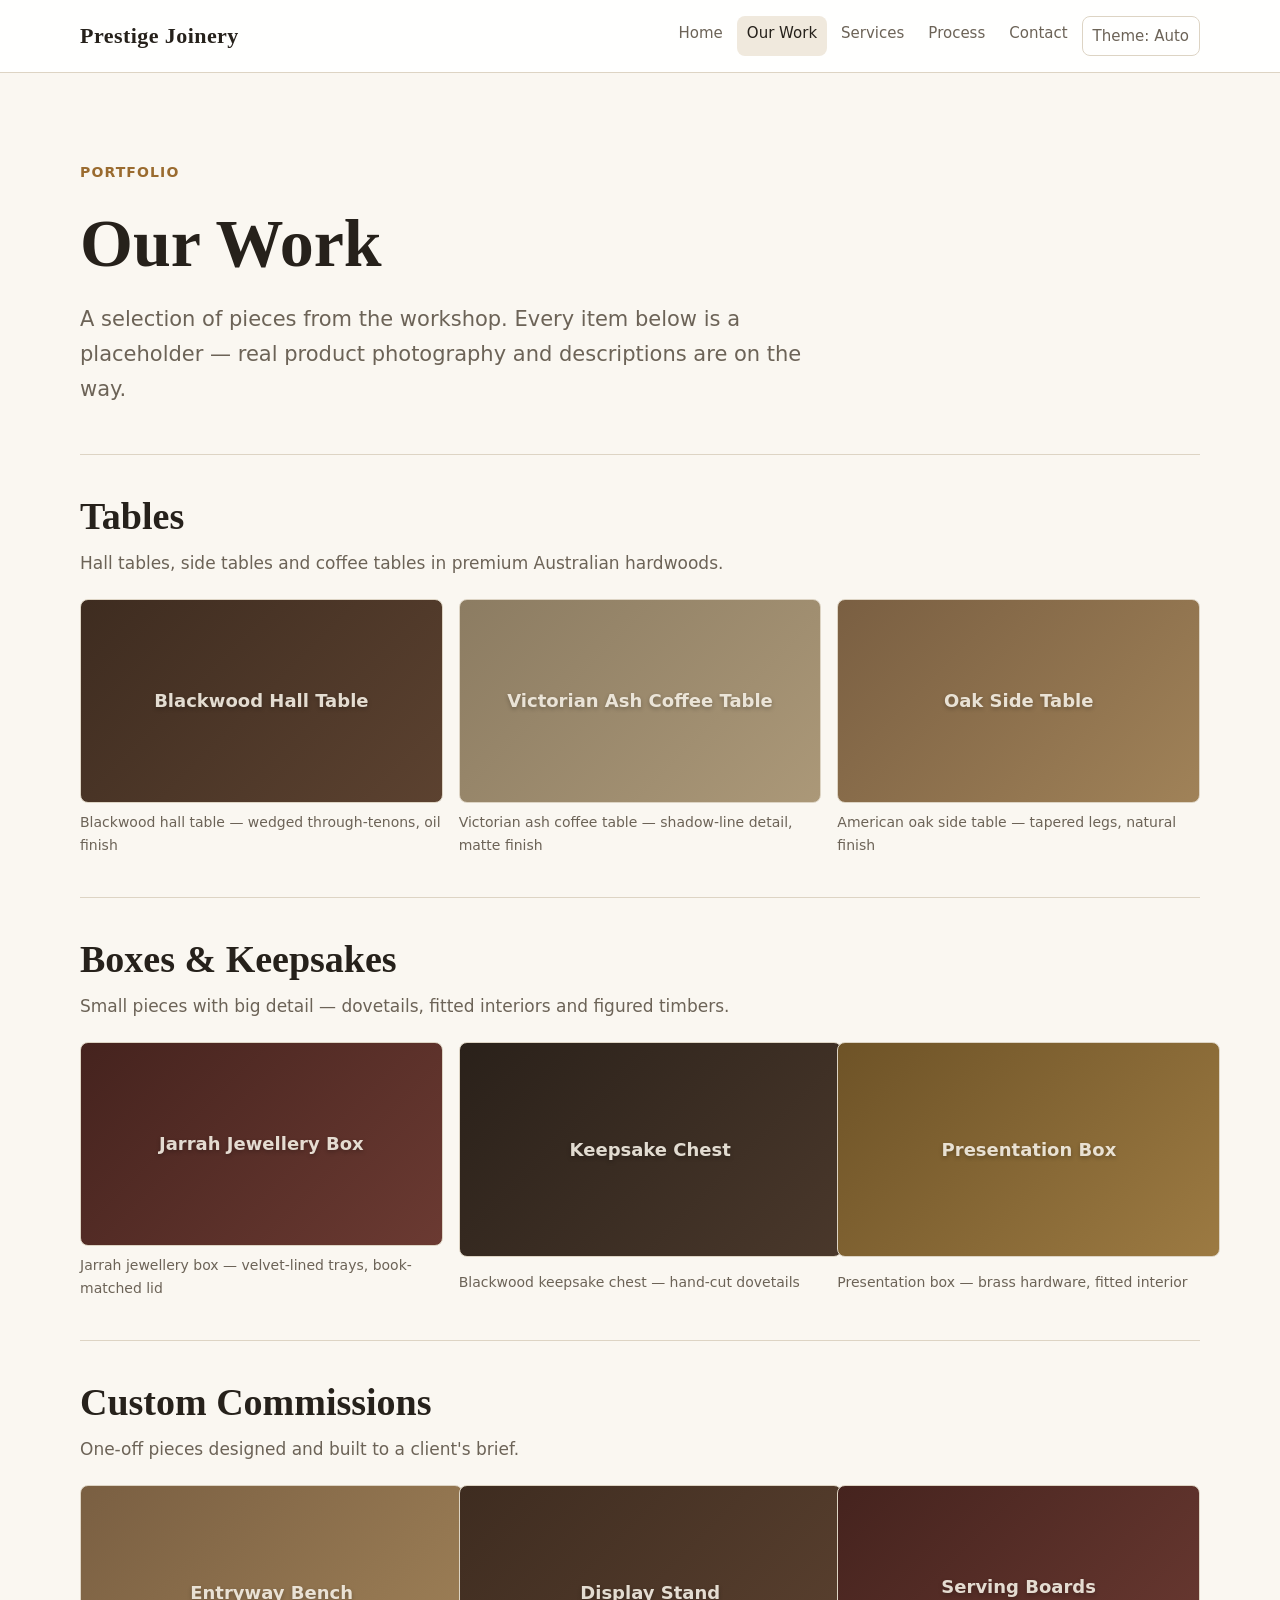
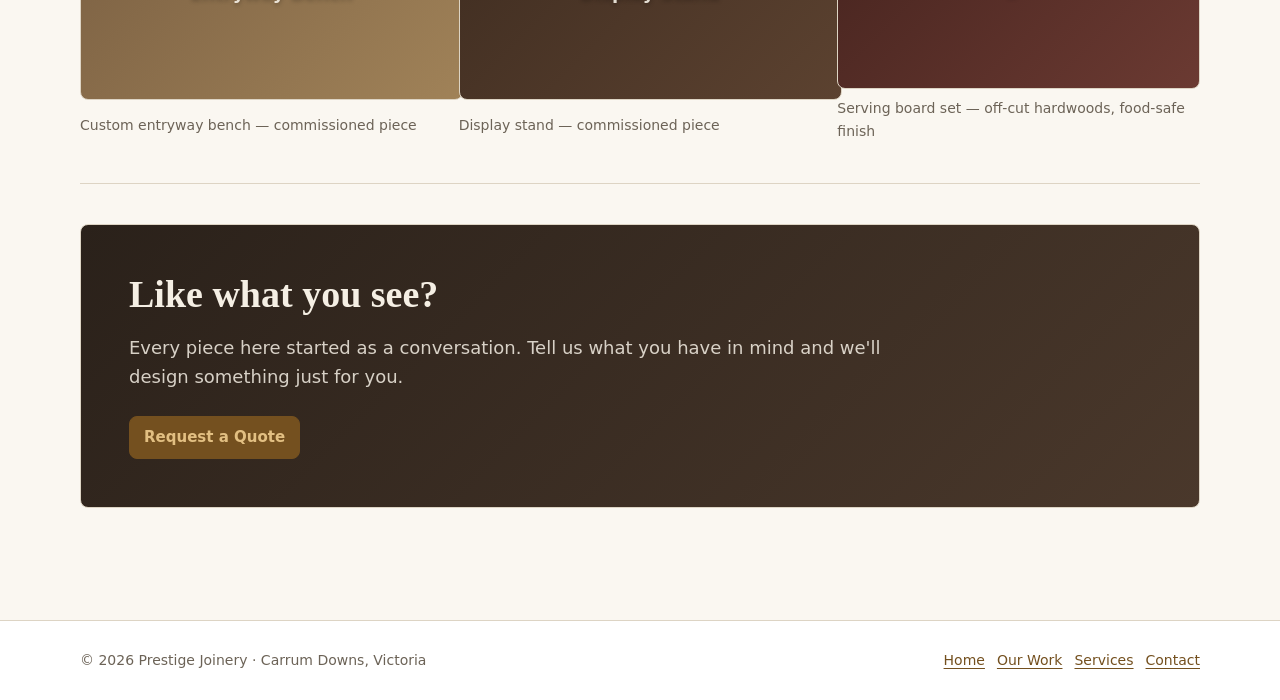
==== gallery.html @ 69da8ec2 "[FEATURE] - Build Prestige Joinery v1 site with placeholder content ~ Problem: Prestige Joinery had " ====
<!doctype html>
<html lang="en-AU">
  <head>
    <meta charset="utf-8">
    <meta name="viewport" content="width=device-width, initial-scale=1">
    <title>Our Work – Prestige Joinery, Carrum Downs VIC</title>
    <meta name="description" content="A gallery of bespoke handcrafted furniture by Prestige Joinery — hall tables, coffee tables, jewellery boxes and custom commissions made in Carrum Downs, Victoria.">
    <script src="/assets/js/theme-boot.js"></script>
    <link rel="stylesheet" href="/assets/css/site.css">
  </head>
  <body>
    <header class="site-header">
      <nav class="nav" aria-label="Main navigation">
        <a class="brand" href="/">Prestige Joinery</a>
        <div class="nav-links">
          <a class="nav-link" href="/">Home</a>
          <a class="nav-link" href="/gallery.html" aria-current="page">Our Work</a>
          <a class="nav-link" href="/#services">Services</a>
          <a class="nav-link" href="/#process">Process</a>
          <a class="nav-link" href="/#contact">Contact</a>
          <button class="theme-toggle" type="button" data-theme-toggle>Theme: Auto</button>
        </div>
      </nav>
    </header>

    <main class="main">
      <section class="hero">
        <p class="eyebrow">Portfolio</p>
        <h1>Our Work</h1>
        <p class="lead">A selection of pieces from the workshop. Every item below is a placeholder — real product photography and descriptions are on the way.</p>
      </section>

      <section class="section">
        <div class="section-head">
          <h2>Tables</h2>
          <p class="muted">Hall tables, side tables and coffee tables in premium Australian hardwoods.</p>
        </div>
        <div class="gallery-grid">
          <div class="gallery-item">
            <div class="img-placeholder ph-walnut">Blackwood Hall Table</div>
            <span class="gallery-caption">Blackwood hall table — wedged through-tenons, oil finish</span>
          </div>
          <div class="gallery-item">
            <div class="img-placeholder ph-ash">Victorian Ash Coffee Table</div>
            <span class="gallery-caption">Victorian ash coffee table — shadow-line detail, matte finish</span>
          </div>
          <div class="gallery-item">
            <div class="img-placeholder ph-oak">Oak Side Table</div>
            <span class="gallery-caption">American oak side table — tapered legs, natural finish</span>
          </div>
        </div>
      </section>

      <section class="section">
        <div class="section-head">
          <h2>Boxes &amp; Keepsakes</h2>
          <p class="muted">Small pieces with big detail — dovetails, fitted interiors and figured timbers.</p>
        </div>
        <div class="gallery-grid">
          <div class="gallery-item">
            <div class="img-placeholder ph-jarrah">Jarrah Jewellery Box</div>
            <span class="gallery-caption">Jarrah jewellery box — velvet-lined trays, book-matched lid</span>
          </div>
          <div class="gallery-item">
            <div class="img-placeholder ph-blackwood">Keepsake Chest</div>
            <span class="gallery-caption">Blackwood keepsake chest — hand-cut dovetails</span>
          </div>
          <div class="gallery-item">
            <div class="img-placeholder ph-brass">Presentation Box</div>
            <span class="gallery-caption">Presentation box — brass hardware, fitted interior</span>
          </div>
        </div>
      </section>

      <section class="section">
        <div class="section-head">
          <h2>Custom Commissions</h2>
          <p class="muted">One-off pieces designed and built to a client's brief.</p>
        </div>
        <div class="gallery-grid">
          <div class="gallery-item">
            <div class="img-placeholder ph-oak">Entryway Bench</div>
            <span class="gallery-caption">Custom entryway bench — commissioned piece</span>
          </div>
          <div class="gallery-item">
            <div class="img-placeholder ph-walnut">Display Stand</div>
            <span class="gallery-caption">Display stand — commissioned piece</span>
          </div>
          <div class="gallery-item">
            <div class="img-placeholder ph-jarrah">Serving Boards</div>
            <span class="gallery-caption">Serving board set — off-cut hardwoods, food-safe finish</span>
          </div>
        </div>
      </section>

      <section class="section">
        <div class="feature-panel ph-blackwood">
          <h2>Like what you see?</h2>
          <p>Every piece here started as a conversation. Tell us what you have in mind and we'll design something just for you.</p>
          <div class="actions" style="margin-top: 24px;">
            <a class="button" href="/#contact">Request a Quote</a>
          </div>
        </div>
      </section>
    </main>

    <footer class="site-footer">
      <div class="footer-inner">
        <span>&copy; 2026 Prestige Joinery · Carrum Downs, Victoria</span>
        <div class="footer-links">
          <a href="/">Home</a>
          <a href="/gallery.html">Our Work</a>
          <a href="/#services">Services</a>
          <a href="/#contact">Contact</a>
        </div>
      </div>
    </footer>
    <script src="/assets/js/theme-toggle.js"></script>
  </body>
</html>
---- assets/css/site.css ----
:root {
  color-scheme: light dark;
  --bg: #faf7f1;
  --surface: #ffffff;
  --surface-alt: #f0e9dd;
  --text: #26211b;
  --muted: #6c6357;
  --border: #ddd4c4;
  --accent: #9a6b2f;
  --accent-strong: #74501f;
  --warning: #935b21;
  --shadow: 0 12px 28px rgba(38, 33, 27, 0.08);
  --radius: 8px;
  font-family: Inter, ui-sans-serif, system-ui, -apple-system, BlinkMacSystemFont, "Segoe UI", sans-serif;
  --font-display: "Palatino Linotype", Palatino, Georgia, "Times New Roman", serif;
}

@media (prefers-color-scheme: dark) {
  :root:not([data-theme="light"]) {
    --bg: #17140f;
    --surface: #201c15;
    --surface-alt: #2b261d;
    --text: #f1ece2;
    --muted: #bfb5a4;
    --border: #423a2d;
    --accent: #d0a45c;
    --accent-strong: #e2bf82;
    --warning: #e0b066;
    --shadow: 0 12px 28px rgba(0, 0, 0, 0.28);
  }
}

:root[data-theme="dark"] {
  --bg: #17140f;
  --surface: #201c15;
  --surface-alt: #2b261d;
  --text: #f1ece2;
  --muted: #bfb5a4;
  --border: #423a2d;
  --accent: #d0a45c;
  --accent-strong: #e2bf82;
  --warning: #e0b066;
  --shadow: 0 12px 28px rgba(0, 0, 0, 0.28);
}

* {
  box-sizing: border-box;
}

html {
  min-width: 320px;
  scroll-behavior: smooth;
}

body {
  margin: 0;
  background: var(--bg);
  color: var(--text);
  font-size: 17px;
  line-height: 1.65;
}

a {
  color: var(--accent-strong);
  text-underline-offset: 0.18em;
}

a:hover {
  color: var(--accent);
}

.site-header {
  position: sticky;
  top: 0;
  z-index: 20;
  border-bottom: 1px solid var(--border);
  background: color-mix(in srgb, var(--surface) 92%, transparent);
  backdrop-filter: blur(14px);
}

.nav,
.main,
.footer-inner {
  width: min(1120px, calc(100% - 40px));
  margin: 0 auto;
}

.nav {
  display: flex;
  align-items: center;
  justify-content: space-between;
  gap: 24px;
  min-height: 72px;
}

.brand {
  flex: 0 0 auto;
  color: var(--text);
  font-family: var(--font-display);
  font-size: 22px;
  font-weight: 700;
  letter-spacing: 0.02em;
  text-decoration: none;
}

.nav-links {
  display: flex;
  align-items: center;
  justify-content: flex-end;
  gap: 4px;
  flex-wrap: wrap;
}

.nav-link,
.theme-toggle {
  min-height: 40px;
  padding: 8px 10px;
  border: 0;
  border-radius: var(--radius);
  background: transparent;
  color: var(--muted);
  font: inherit;
  font-size: 15px;
  line-height: 1.2;
  text-decoration: none;
  cursor: pointer;
}

.nav-link:hover,
.theme-toggle:hover,
.nav-link[aria-current="page"] {
  background: var(--surface-alt);
  color: var(--text);
}

.theme-toggle {
  border: 1px solid var(--border);
}

.main {
  padding: 56px 0 72px;
}

.hero {
  display: grid;
  gap: 20px;
  max-width: 840px;
  padding: 32px 0 48px;
}

.eyebrow {
  margin: 0;
  color: var(--accent);
  font-size: 14px;
  font-weight: 800;
  letter-spacing: 0.08em;
  text-transform: uppercase;
}

h1,
h2,
h3 {
  margin: 0;
  font-family: var(--font-display);
  line-height: 1.15;
  letter-spacing: 0;
}

h1 {
  font-size: clamp(38px, 6vw, 68px);
}

h2 {
  font-size: clamp(27px, 4vw, 38px);
}

h3 {
  font-size: 22px;
}

p {
  margin: 0;
}

.lead {
  max-width: 760px;
  color: var(--muted);
  font-size: 21px;
}

.section {
  padding: 40px 0;
  border-top: 1px solid var(--border);
}

.section-head {
  display: grid;
  gap: 10px;
  max-width: 760px;
  margin-bottom: 22px;
}

.grid {
  display: grid;
  grid-template-columns: repeat(3, minmax(0, 1fr));
  gap: 16px;
}

.grid.two-col {
  grid-template-columns: repeat(2, minmax(0, 1fr));
}

.card {
  display: grid;
  gap: 10px;
  padding: 20px;
  border: 1px solid var(--border);
  border-radius: var(--radius);
  background: var(--surface);
}

.card p,
.muted {
  color: var(--muted);
}

.actions {
  display: flex;
  gap: 12px;
  flex-wrap: wrap;
  margin-top: 8px;
}

.button {
  display: inline-flex;
  align-items: center;
  justify-content: center;
  min-height: 42px;
  padding: 8px 14px;
  border: 1px solid var(--accent-strong);
  border-radius: var(--radius);
  background: var(--accent-strong);
  color: var(--surface);
  font-size: 15px;
  font-weight: 750;
  text-decoration: none;
}

.button:hover {
  background: var(--accent);
  color: var(--surface);
}

.button.secondary {
  background: transparent;
  color: var(--accent-strong);
}

.button.secondary:hover {
  color: var(--accent);
}

.site-footer {
  border-top: 1px solid var(--border);
  background: var(--surface);
}

.footer-inner {
  display: flex;
  align-items: flex-start;
  justify-content: space-between;
  gap: 20px;
  padding: 28px 0;
  color: var(--muted);
  font-size: 14px;
}

.footer-links {
  display: flex;
  gap: 12px;
  flex-wrap: wrap;
}

/* Badges */

.badge {
  display: inline-flex;
  align-items: center;
  padding: 4px 10px;
  border-radius: 4px;
  font-size: 13px;
  font-weight: 700;
  line-height: 1;
  text-transform: uppercase;
  letter-spacing: 0.05em;
  background: var(--surface-alt);
  color: var(--text);
  border: 1px solid var(--border);
}

.badge.success {
  background: color-mix(in srgb, var(--accent) 15%, transparent);
  color: var(--accent-strong);
  border-color: var(--accent);
}

.badge-group {
  display: flex;
  gap: 6px;
  flex-wrap: wrap;
  margin: 8px 0;
}

/* Hero banner */

.banner-flat {
  width: 100%;
  min-height: 240px;
  border-radius: var(--radius);
  display: flex;
  flex-direction: column;
  gap: 8px;
  align-items: center;
  justify-content: center;
  text-align: center;
  padding: 24px;
  color: #f5efe4;
  border: 1px solid var(--border);
  margin-bottom: 32px;
}

.banner-flat .banner-title {
  font-family: var(--font-display);
  font-size: clamp(24px, 4vw, 36px);
  font-weight: 700;
  letter-spacing: 0.04em;
}

.banner-flat .banner-caption {
  font-size: 15px;
  color: rgba(245, 239, 228, 0.75);
  letter-spacing: 0.08em;
  text-transform: uppercase;
}

/* Feature panel (dark full-width statement sections) */

.feature-panel {
  border-radius: var(--radius);
  padding: 48px;
  color: #f5efe4;
  border: 1px solid var(--border);
}

.feature-panel h2 {
  color: #f5efe4;
  margin-bottom: 16px;
}

.feature-panel p {
  font-size: 18px;
  color: rgba(245, 239, 228, 0.85);
  max-width: 800px;
}

.feature-panel p + p {
  margin-top: 16px;
}

.feature-panel a {
  color: #e2bf82;
}

/* Flat timber-tone placeholders (replace with real photography later) */

.img-placeholder {
  width: 100%;
  aspect-ratio: 16 / 9;
  border-radius: var(--radius);
  display: flex;
  align-items: center;
  justify-content: center;
  font-weight: 700;
  font-size: 18px;
  color: rgba(245, 239, 228, 0.9);
  text-shadow: 0 2px 4px rgba(0, 0, 0, 0.25);
  border: 1px solid var(--border);
  text-align: center;
  padding: 12px;
}

.ph-walnut { background: linear-gradient(135deg, #3e2c20, #5c4230); }
.ph-blackwood { background: linear-gradient(135deg, #2a211a, #4a382b); }
.ph-oak { background: linear-gradient(135deg, #7a5f42, #a08258); }
.ph-jarrah { background: linear-gradient(135deg, #45231e, #6b3a32); }
.ph-ash { background: linear-gradient(135deg, #8c7c62, #ab9878); }
.ph-brass { background: linear-gradient(135deg, #6e5327, #9c7a42); }

/* Card image frame */

.card-img-container {
  position: relative;
  width: 100%;
  aspect-ratio: 16 / 9;
  border-radius: calc(var(--radius) - 2px);
  overflow: hidden;
  margin-bottom: 12px;
  border: 1px solid var(--border);
}

.card-img-container .img-placeholder {
  height: 100%;
  border: 0;
  border-radius: 0;
}

/* Process steps */

.steps {
  display: grid;
  grid-template-columns: repeat(4, minmax(0, 1fr));
  gap: 16px;
  counter-reset: step;
}

.step {
  display: grid;
  gap: 8px;
  padding: 20px;
  border: 1px solid var(--border);
  border-radius: var(--radius);
  background: var(--surface);
}

.step::before {
  counter-increment: step;
  content: "0" counter(step);
  font-family: var(--font-display);
  font-size: 28px;
  font-weight: 700;
  color: var(--accent);
}

.step p {
  color: var(--muted);
  font-size: 15px;
}

/* Testimonials */

.quote-card {
  display: grid;
  gap: 12px;
  padding: 24px;
  border: 1px solid var(--border);
  border-radius: var(--radius);
  background: var(--surface);
}

.quote-card blockquote {
  margin: 0;
  font-family: var(--font-display);
  font-size: 18px;
  font-style: italic;
  line-height: 1.5;
}

.quote-card cite {
  color: var(--muted);
  font-size: 14px;
  font-style: normal;
}

/* Contact */

.contact-grid {
  display: grid;
  grid-template-columns: repeat(auto-fit, minmax(240px, 1fr));
  gap: 24px;
  margin-top: 24px;
}

.contact-grid h3 {
  font-size: 18px;
  margin-bottom: 8px;
}

.contact-grid p {
  margin: 4px 0;
}

/* Gallery */

.gallery-grid {
  display: grid;
  grid-template-columns: repeat(3, minmax(0, 1fr));
  gap: 16px;
}

.gallery-item {
  display: grid;
  gap: 8px;
}

.gallery-item .img-placeholder {
  transition: transform 0.2s cubic-bezier(0.16, 1, 0.3, 1), box-shadow 0.2s ease;
}

.gallery-item:hover .img-placeholder {
  transform: translateY(-4px);
  box-shadow: var(--shadow);
}

.gallery-caption {
  color: var(--muted);
  font-size: 14px;
}

/* Responsive */

@media (max-width: 900px) {
  .nav {
    align-items: flex-start;
    flex-direction: column;
    padding: 16px 0;
  }

  .nav-links {
    justify-content: flex-start;
  }

  .grid,
  .grid.two-col,
  .gallery-grid {
    grid-template-columns: 1fr;
  }

  .steps {
    grid-template-columns: repeat(2, minmax(0, 1fr));
  }

  .feature-panel {
    padding: 32px 24px;
  }
}

@media (max-width: 560px) {
  body {
    font-size: 16px;
  }

  .nav,
  .main,
  .footer-inner {
    width: min(100% - 28px, 1120px);
  }

  .nav-link,
  .theme-toggle {
    padding: 8px;
    font-size: 14px;
  }

  h1 {
    font-size: 38px;
  }

  .lead {
    font-size: 18px;
  }

  .steps {
    grid-template-columns: 1fr;
  }

  .footer-inner {
    flex-direction: column;
  }
}
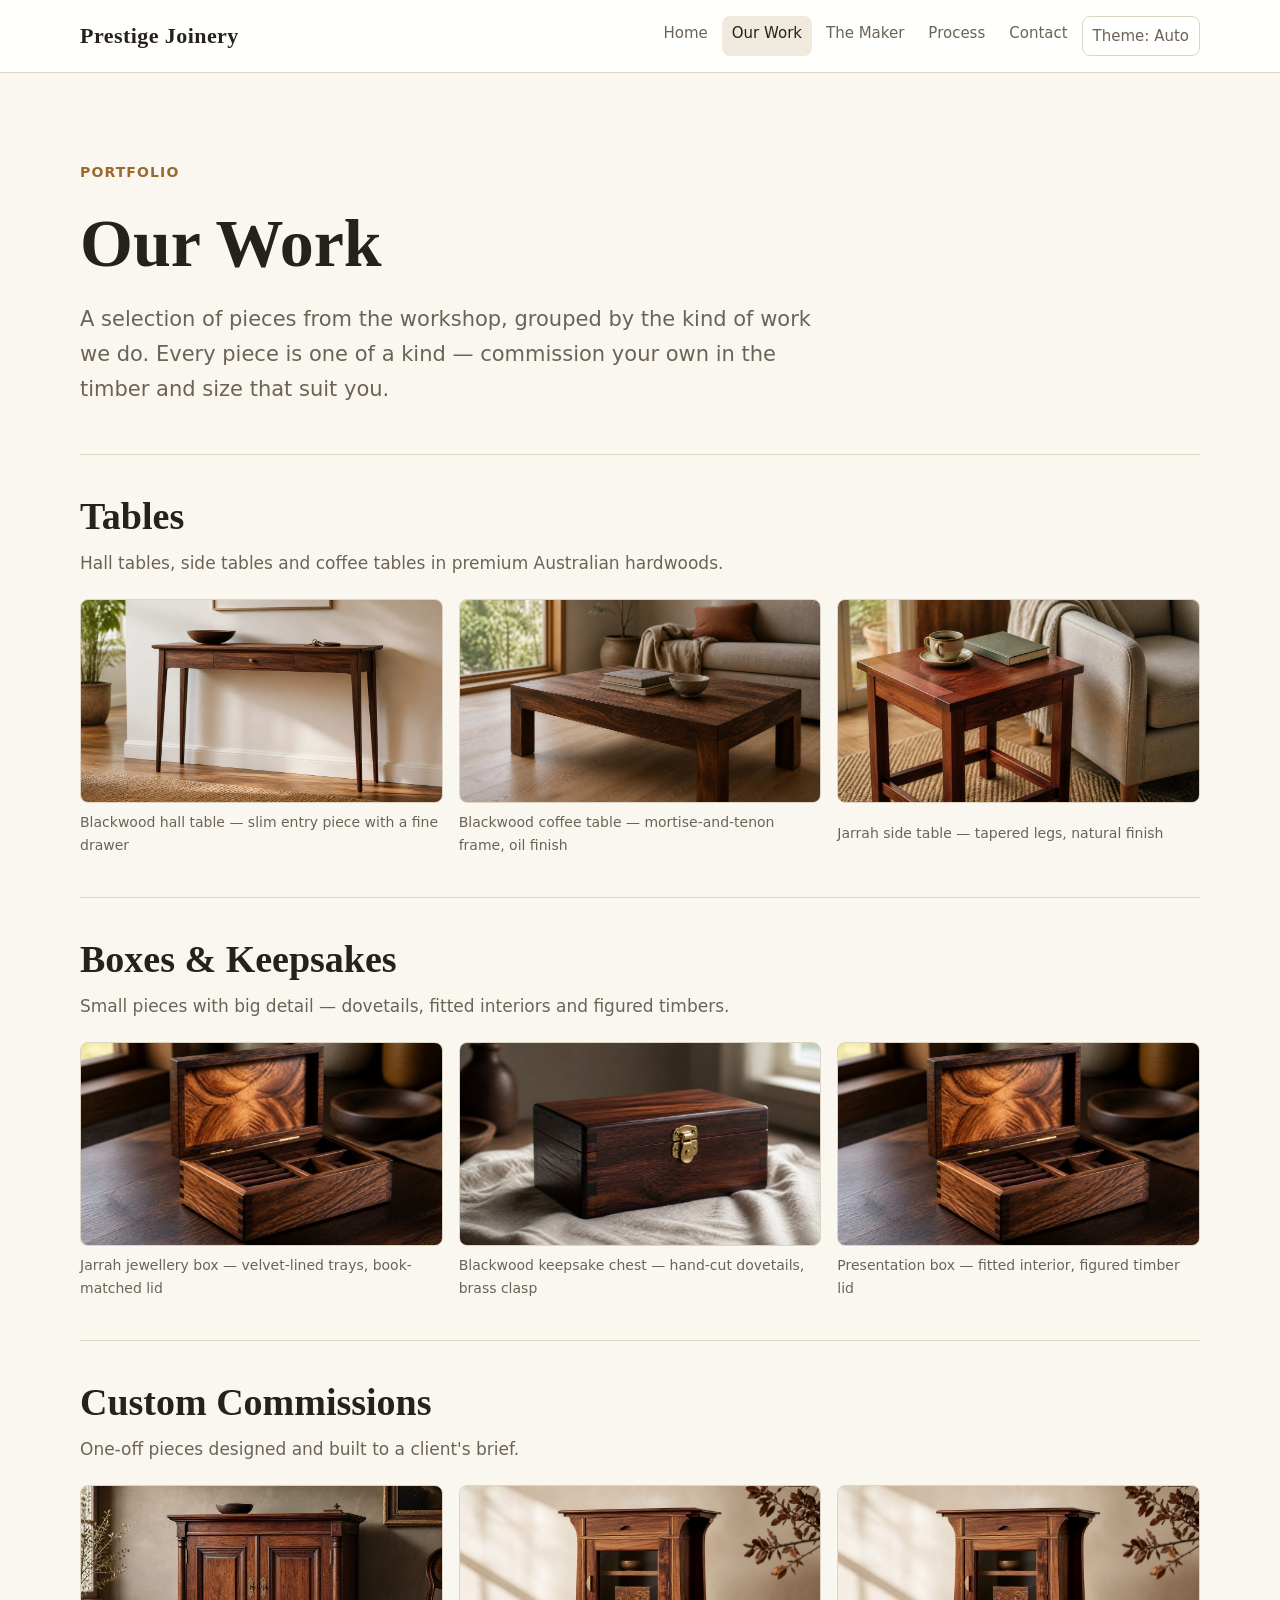
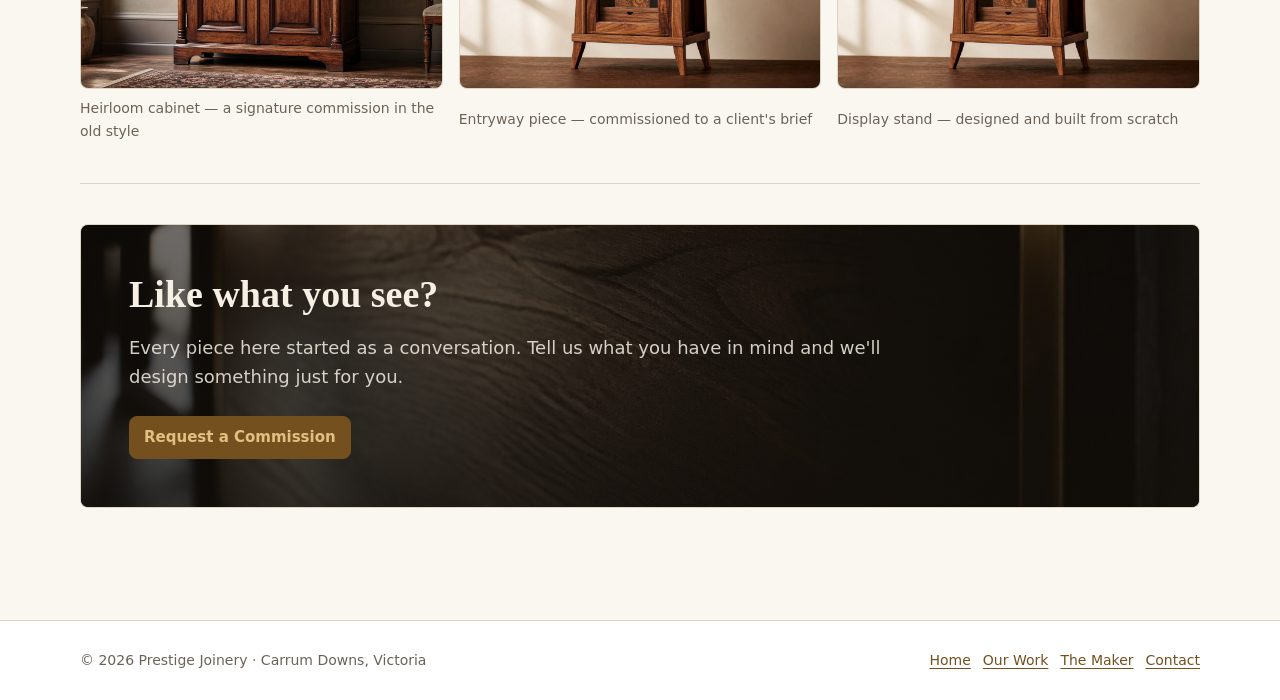
==== commit ab8870cf: "[FEATURE] - Revise site with real imagery and maker-led story ~ Problem: Site was a wireframe — grad" ====
--- a/gallery.html
+++ b/gallery.html
@@ -4,7 +4,7 @@
     <meta charset="utf-8">
     <meta name="viewport" content="width=device-width, initial-scale=1">
     <title>Our Work – Prestige Joinery, Carrum Downs VIC</title>
-    <meta name="description" content="A gallery of bespoke handcrafted furniture by Prestige Joinery — hall tables, coffee tables, jewellery boxes and custom commissions made in Carrum Downs, Victoria.">
+    <meta name="description" content="A gallery of bespoke handcrafted furniture by Prestige Joinery — tables, jewellery boxes, keepsake chests and custom commissions made in Carrum Downs, Victoria.">
     <script src="/assets/js/theme-boot.js"></script>
     <link rel="stylesheet" href="/assets/css/site.css">
   </head>
@@ -15,7 +15,7 @@
         <div class="nav-links">
           <a class="nav-link" href="/">Home</a>
           <a class="nav-link" href="/gallery.html" aria-current="page">Our Work</a>
-          <a class="nav-link" href="/#services">Services</a>
+          <a class="nav-link" href="/#maker">The Maker</a>
           <a class="nav-link" href="/#process">Process</a>
           <a class="nav-link" href="/#contact">Contact</a>
           <button class="theme-toggle" type="button" data-theme-toggle>Theme: Auto</button>
@@ -27,7 +27,7 @@
       <section class="hero">
         <p class="eyebrow">Portfolio</p>
         <h1>Our Work</h1>
-        <p class="lead">A selection of pieces from the workshop. Every item below is a placeholder — real product photography and descriptions are on the way.</p>
+        <p class="lead">A selection of pieces from the workshop, grouped by the kind of work we do. Every piece is one of a kind — commission your own in the timber and size that suit you.</p>
       </section>
 
       <section class="section">
@@ -36,18 +36,18 @@
           <p class="muted">Hall tables, side tables and coffee tables in premium Australian hardwoods.</p>
         </div>
         <div class="gallery-grid">
-          <div class="gallery-item">
-            <div class="img-placeholder ph-walnut">Blackwood Hall Table</div>
-            <span class="gallery-caption">Blackwood hall table — wedged through-tenons, oil finish</span>
-          </div>
-          <div class="gallery-item">
-            <div class="img-placeholder ph-ash">Victorian Ash Coffee Table</div>
-            <span class="gallery-caption">Victorian ash coffee table — shadow-line detail, matte finish</span>
-          </div>
-          <div class="gallery-item">
-            <div class="img-placeholder ph-oak">Oak Side Table</div>
-            <span class="gallery-caption">American oak side table — tapered legs, natural finish</span>
-          </div>
+          <figure class="gallery-item">
+            <img src="/assets/img/gallery/hall-table.jpg" alt="Blackwood hall table with a single drawer" loading="lazy">
+            <figcaption class="gallery-caption">Blackwood hall table — slim entry piece with a fine drawer</figcaption>
+          </figure>
+          <figure class="gallery-item">
+            <img src="/assets/img/coffee-table.jpg" alt="Solid timber coffee table in a living room" loading="lazy">
+            <figcaption class="gallery-caption">Blackwood coffee table — mortise-and-tenon frame, oil finish</figcaption>
+          </figure>
+          <figure class="gallery-item">
+            <img src="/assets/img/gallery/side-table.jpg" alt="Jarrah side table beside an armchair" loading="lazy">
+            <figcaption class="gallery-caption">Jarrah side table — tapered legs, natural finish</figcaption>
+          </figure>
         </div>
       </section>
 
@@ -57,18 +57,18 @@
           <p class="muted">Small pieces with big detail — dovetails, fitted interiors and figured timbers.</p>
         </div>
         <div class="gallery-grid">
-          <div class="gallery-item">
-            <div class="img-placeholder ph-jarrah">Jarrah Jewellery Box</div>
-            <span class="gallery-caption">Jarrah jewellery box — velvet-lined trays, book-matched lid</span>
-          </div>
-          <div class="gallery-item">
-            <div class="img-placeholder ph-blackwood">Keepsake Chest</div>
-            <span class="gallery-caption">Blackwood keepsake chest — hand-cut dovetails</span>
-          </div>
-          <div class="gallery-item">
-            <div class="img-placeholder ph-brass">Presentation Box</div>
-            <span class="gallery-caption">Presentation box — brass hardware, fitted interior</span>
-          </div>
+          <figure class="gallery-item">
+            <img src="/assets/img/gallery/jewellery-box.jpg" alt="Open jewellery box with velvet-lined trays" loading="lazy">
+            <figcaption class="gallery-caption">Jarrah jewellery box — velvet-lined trays, book-matched lid</figcaption>
+          </figure>
+          <figure class="gallery-item">
+            <img src="/assets/img/gallery/keepsake-chest.jpg" alt="Blackwood keepsake chest with brass clasp" loading="lazy">
+            <figcaption class="gallery-caption">Blackwood keepsake chest — hand-cut dovetails, brass clasp</figcaption>
+          </figure>
+          <figure class="gallery-item">
+            <img src="/assets/img/cat-boxes.jpg" alt="Presentation box with fitted interior" loading="lazy">
+            <figcaption class="gallery-caption">Presentation box — fitted interior, figured timber lid</figcaption>
+          </figure>
         </div>
       </section>
 
@@ -78,27 +78,27 @@
           <p class="muted">One-off pieces designed and built to a client's brief.</p>
         </div>
         <div class="gallery-grid">
-          <div class="gallery-item">
-            <div class="img-placeholder ph-oak">Entryway Bench</div>
-            <span class="gallery-caption">Custom entryway bench — commissioned piece</span>
-          </div>
-          <div class="gallery-item">
-            <div class="img-placeholder ph-walnut">Display Stand</div>
-            <span class="gallery-caption">Display stand — commissioned piece</span>
-          </div>
-          <div class="gallery-item">
-            <div class="img-placeholder ph-jarrah">Serving Boards</div>
-            <span class="gallery-caption">Serving board set — off-cut hardwoods, food-safe finish</span>
-          </div>
+          <figure class="gallery-item">
+            <img src="/assets/img/gallery/cabinet-heirloom.jpg" alt="Heirloom-style timber cabinet with panelled doors" loading="lazy">
+            <figcaption class="gallery-caption">Heirloom cabinet — a signature commission in the old style</figcaption>
+          </figure>
+          <figure class="gallery-item">
+            <img src="/assets/img/gallery/commission.jpg" alt="A bespoke commissioned timber piece" loading="lazy">
+            <figcaption class="gallery-caption">Entryway piece — commissioned to a client's brief</figcaption>
+          </figure>
+          <figure class="gallery-item">
+            <img src="/assets/img/cat-commissions.jpg" alt="A one-off display piece in solid timber" loading="lazy">
+            <figcaption class="gallery-caption">Display stand — designed and built from scratch</figcaption>
+          </figure>
         </div>
       </section>
 
       <section class="section">
-        <div class="feature-panel ph-blackwood">
+        <div class="feature-panel has-image" style="background-image: url('/assets/img/statement.jpg');">
           <h2>Like what you see?</h2>
           <p>Every piece here started as a conversation. Tell us what you have in mind and we'll design something just for you.</p>
           <div class="actions" style="margin-top: 24px;">
-            <a class="button" href="/#contact">Request a Quote</a>
+            <a class="button" href="/#contact">Request a Commission</a>
           </div>
         </div>
       </section>
@@ -110,7 +110,7 @@
         <div class="footer-links">
           <a href="/">Home</a>
           <a href="/gallery.html">Our Work</a>
-          <a href="/#services">Services</a>
+          <a href="/#maker">The Maker</a>
           <a href="/#contact">Contact</a>
         </div>
       </div>
--- a/assets/css/site.css
+++ b/assets/css/site.css
@@ -516,6 +516,133 @@
   font-size: 14px;
 }
 
+/* Photography */
+
+figure {
+  margin: 0;
+}
+
+.card-img-container img {
+  display: block;
+  width: 100%;
+  height: 100%;
+  object-fit: cover;
+}
+
+/* Photo banner (full-width image with overlaid text) */
+
+.banner-photo {
+  position: relative;
+  width: 100%;
+  border-radius: var(--radius);
+  overflow: hidden;
+  border: 1px solid var(--border);
+  margin-bottom: 32px;
+}
+
+.banner-photo img {
+  display: block;
+  width: 100%;
+  height: clamp(240px, 42vw, 460px);
+  object-fit: cover;
+}
+
+.banner-overlay {
+  position: absolute;
+  inset: 0;
+  display: flex;
+  flex-direction: column;
+  gap: 8px;
+  align-items: center;
+  justify-content: center;
+  text-align: center;
+  padding: 24px;
+  color: #f5efe4;
+  background: linear-gradient(180deg, rgba(20, 16, 11, 0.15), rgba(20, 16, 11, 0.55));
+}
+
+.banner-overlay .banner-title {
+  font-family: var(--font-display);
+  font-size: clamp(24px, 4vw, 40px);
+  font-weight: 700;
+  letter-spacing: 0.02em;
+  text-shadow: 0 2px 12px rgba(0, 0, 0, 0.4);
+}
+
+.banner-overlay .banner-caption {
+  font-size: 14px;
+  letter-spacing: 0.08em;
+  text-transform: uppercase;
+  color: rgba(245, 239, 228, 0.85);
+  text-shadow: 0 1px 8px rgba(0, 0, 0, 0.5);
+}
+
+/* Split media + text (e.g. the maker section) */
+
+.split {
+  display: grid;
+  grid-template-columns: 1fr 1fr;
+  gap: 32px;
+  align-items: center;
+}
+
+.split-media {
+  border-radius: var(--radius);
+  overflow: hidden;
+  border: 1px solid var(--border);
+}
+
+.split-media img {
+  display: block;
+  width: 100%;
+  aspect-ratio: 4 / 3;
+  object-fit: cover;
+}
+
+.split-body {
+  display: grid;
+  gap: 14px;
+}
+
+.split-body p:not(.eyebrow) {
+  color: var(--muted);
+}
+
+/* Feature panel backed by a photo (dark overlay keeps text legible) */
+
+.feature-panel.has-image {
+  position: relative;
+  isolation: isolate;
+  background-size: cover;
+  background-position: center;
+  overflow: hidden;
+}
+
+.feature-panel.has-image::before {
+  content: "";
+  position: absolute;
+  inset: 0;
+  z-index: -1;
+  background: linear-gradient(180deg, rgba(20, 16, 11, 0.62), rgba(20, 16, 11, 0.78));
+}
+
+/* Gallery images */
+
+.gallery-item img {
+  display: block;
+  width: 100%;
+  aspect-ratio: 16 / 9;
+  object-fit: cover;
+  border-radius: var(--radius);
+  border: 1px solid var(--border);
+  transition: transform 0.2s cubic-bezier(0.16, 1, 0.3, 1), box-shadow 0.2s ease;
+}
+
+.gallery-item:hover img {
+  transform: translateY(-4px);
+  box-shadow: var(--shadow);
+}
+
 /* Responsive */
 
 @media (max-width: 900px) {
@@ -535,6 +662,11 @@
     grid-template-columns: 1fr;
   }
 
+  .split {
+    grid-template-columns: 1fr;
+    gap: 20px;
+  }
+
   .steps {
     grid-template-columns: repeat(2, minmax(0, 1fr));
   }
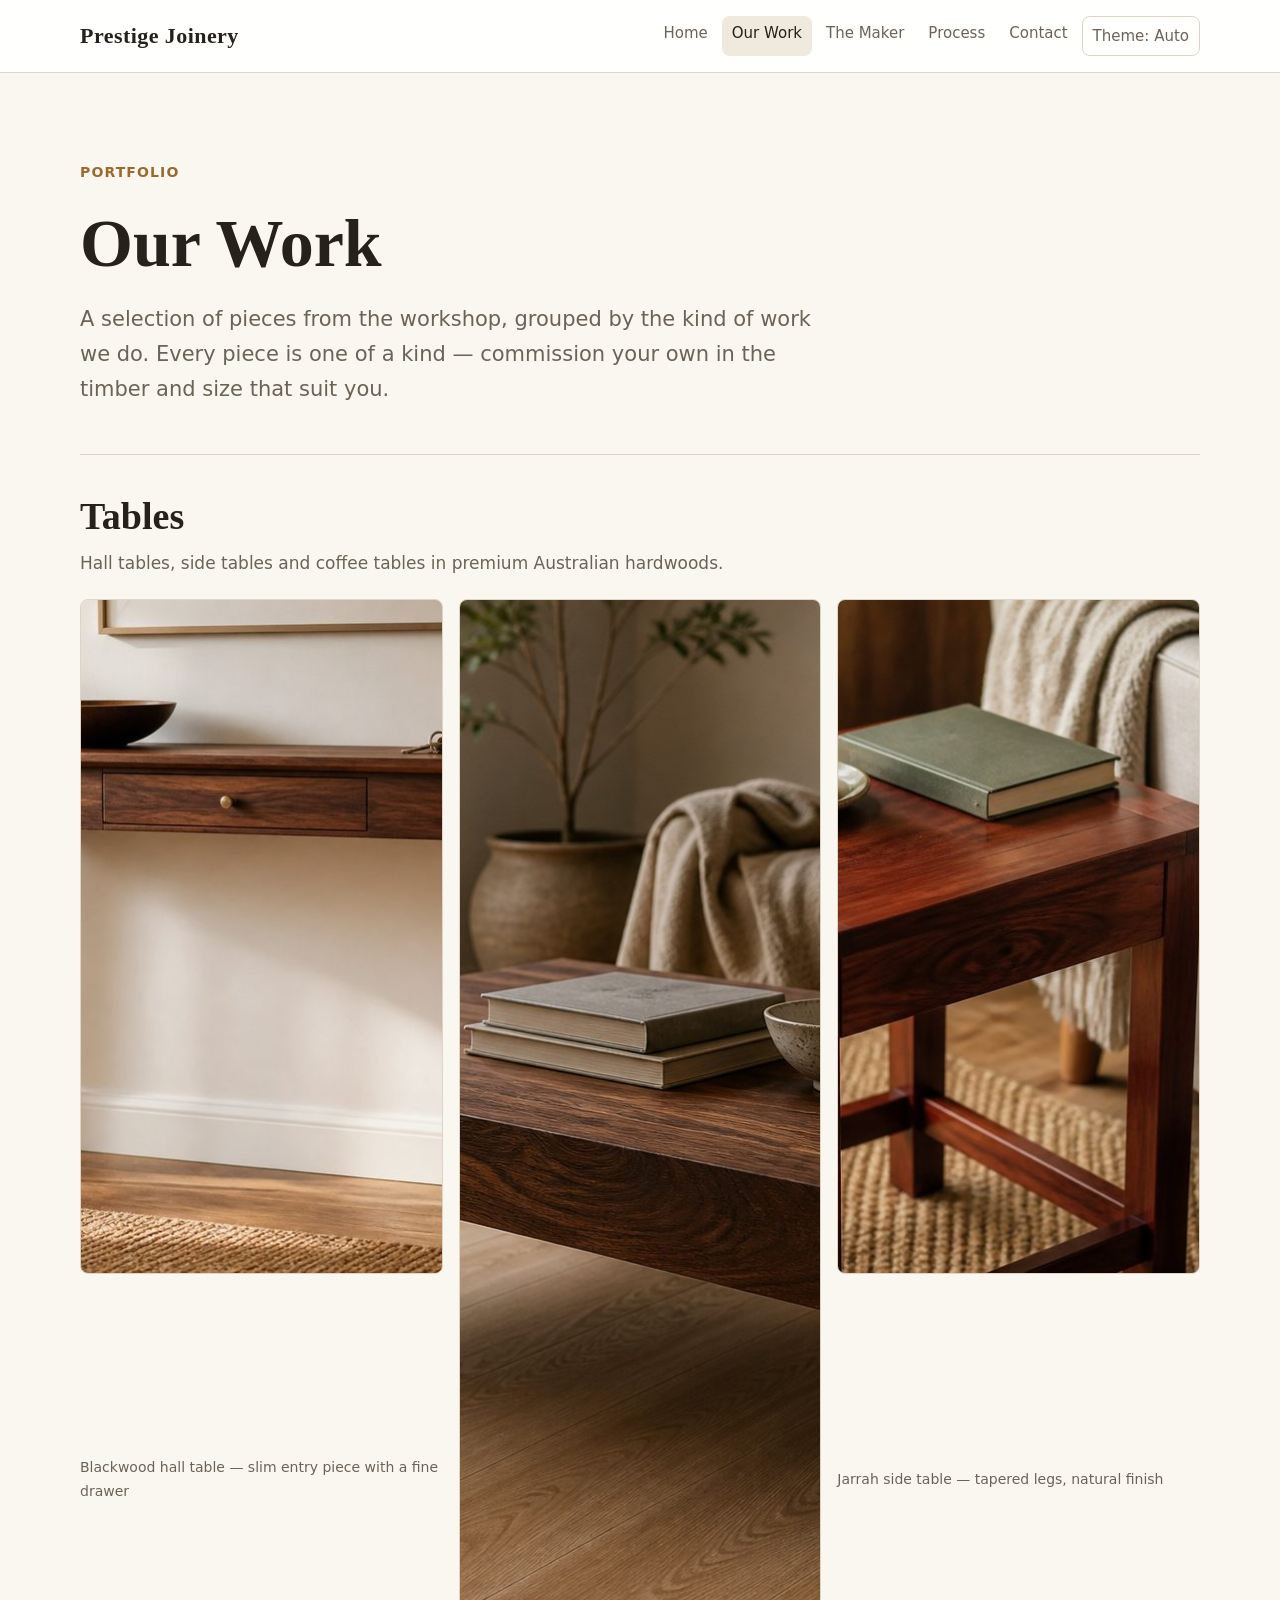
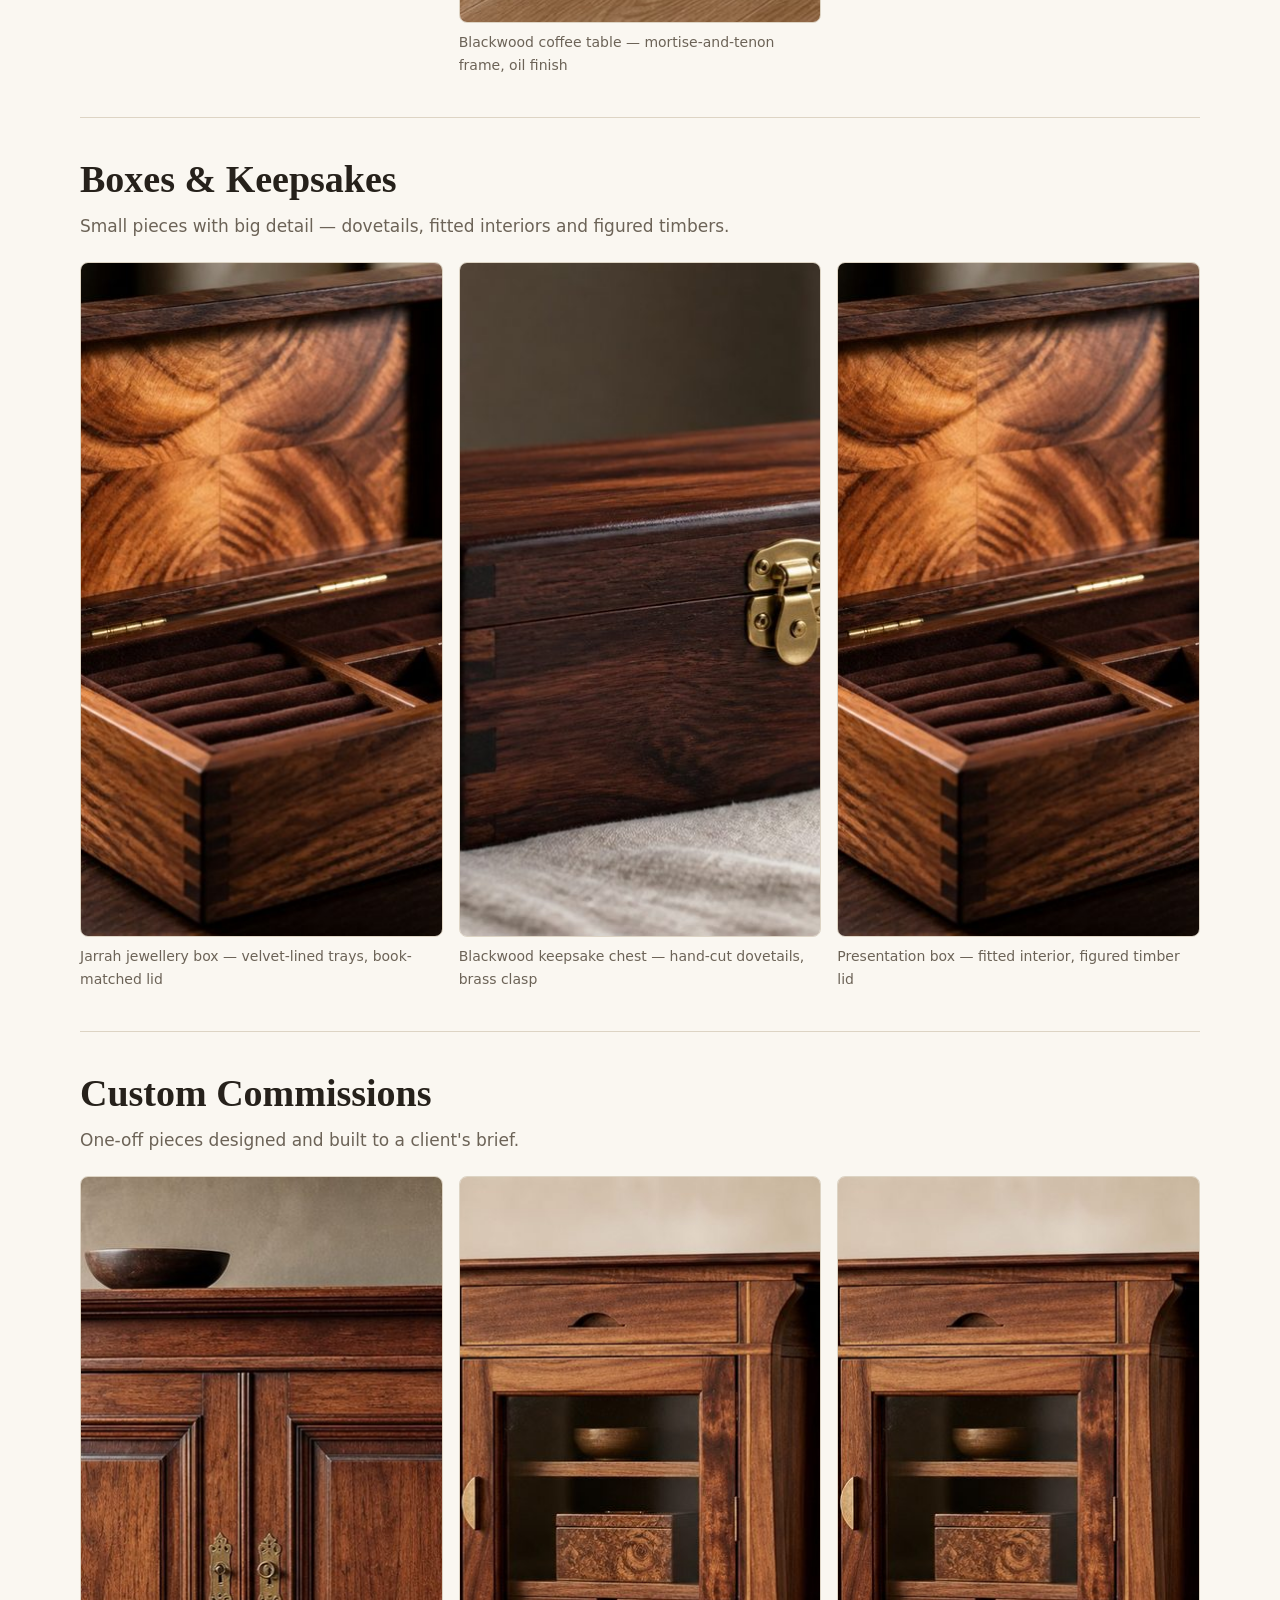
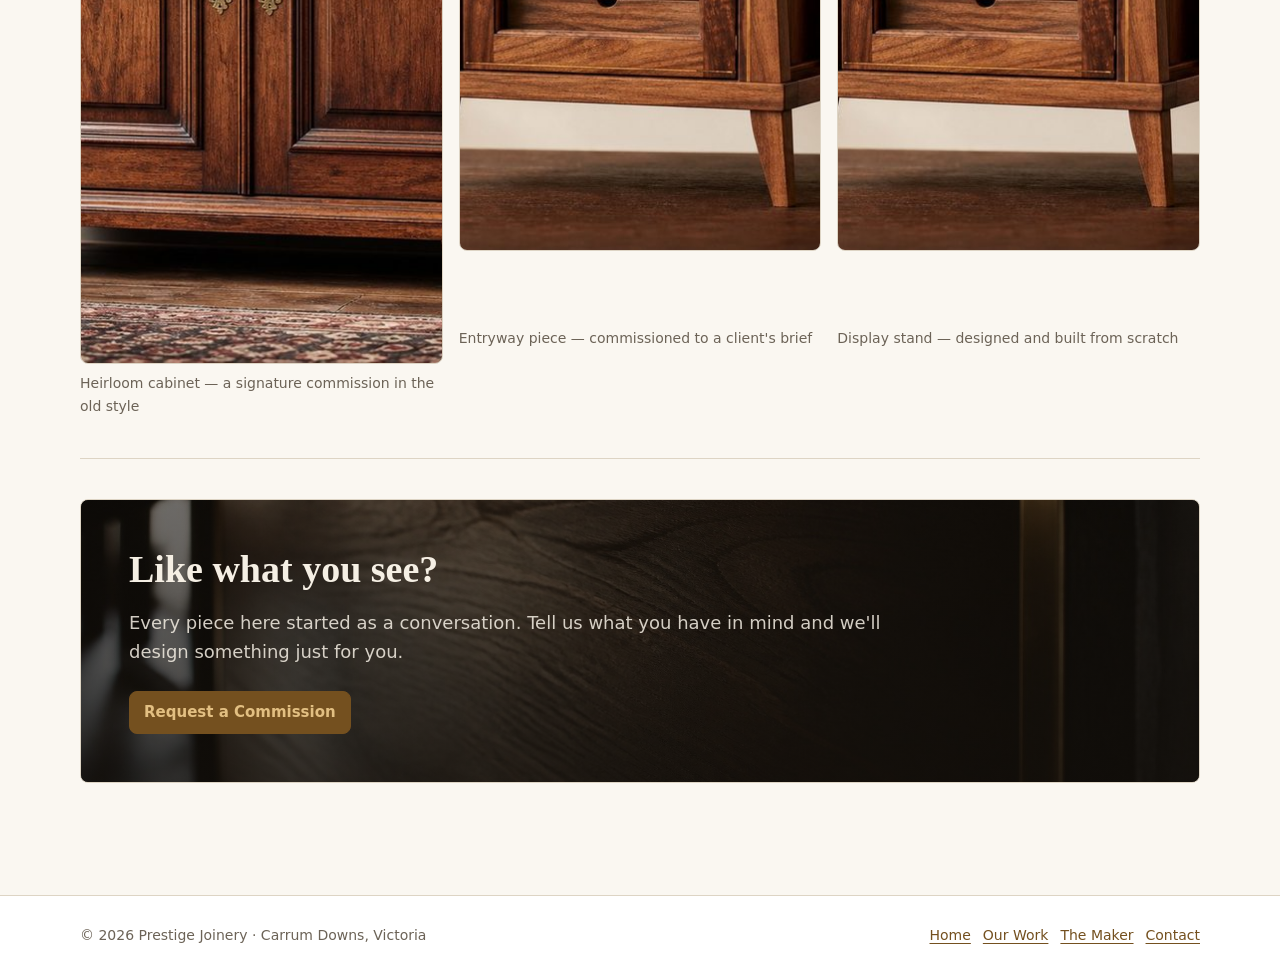
==== commit 92d7fcb5: "[BUG] - Fix responsive browser rendering issues ~ Problem: Mobile navigation and sticky anchors coul" ====
--- a/gallery.html
+++ b/gallery.html
@@ -12,7 +12,12 @@
     <header class="site-header">
       <nav class="nav" aria-label="Main navigation">
         <a class="brand" href="/">Prestige Joinery</a>
-        <div class="nav-links">
+        <button class="menu-toggle" type="button" aria-label="Open main menu" aria-expanded="false" aria-controls="main-menu" data-menu-toggle>
+          <span class="menu-toggle-line" aria-hidden="true"></span>
+          <span class="menu-toggle-line" aria-hidden="true"></span>
+          <span class="menu-toggle-line" aria-hidden="true"></span>
+        </button>
+        <div class="nav-links" id="main-menu" data-nav-menu>
           <a class="nav-link" href="/">Home</a>
           <a class="nav-link" href="/gallery.html" aria-current="page">Our Work</a>
           <a class="nav-link" href="/#maker">The Maker</a>
@@ -37,15 +42,15 @@
         </div>
         <div class="gallery-grid">
           <figure class="gallery-item">
-            <img src="/assets/img/gallery/hall-table.jpg" alt="Blackwood hall table with a single drawer" loading="lazy">
+            <img src="/assets/img/gallery/hall-table.jpg" alt="Blackwood hall table with a single drawer" width="1200" height="675" loading="lazy" decoding="async">
             <figcaption class="gallery-caption">Blackwood hall table — slim entry piece with a fine drawer</figcaption>
           </figure>
           <figure class="gallery-item">
-            <img src="/assets/img/coffee-table.jpg" alt="Solid timber coffee table in a living room" loading="lazy">
+            <img src="/assets/img/coffee-table.jpg" alt="Solid timber coffee table in a living room" width="1536" height="1024" loading="lazy" decoding="async">
             <figcaption class="gallery-caption">Blackwood coffee table — mortise-and-tenon frame, oil finish</figcaption>
           </figure>
           <figure class="gallery-item">
-            <img src="/assets/img/gallery/side-table.jpg" alt="Jarrah side table beside an armchair" loading="lazy">
+            <img src="/assets/img/gallery/side-table.jpg" alt="Jarrah side table beside an armchair" width="1200" height="675" loading="lazy" decoding="async">
             <figcaption class="gallery-caption">Jarrah side table — tapered legs, natural finish</figcaption>
           </figure>
         </div>
@@ -58,15 +63,15 @@
         </div>
         <div class="gallery-grid">
           <figure class="gallery-item">
-            <img src="/assets/img/gallery/jewellery-box.jpg" alt="Open jewellery box with velvet-lined trays" loading="lazy">
+            <img src="/assets/img/gallery/jewellery-box.jpg" alt="Open jewellery box with velvet-lined trays" width="1200" height="675" loading="lazy" decoding="async">
             <figcaption class="gallery-caption">Jarrah jewellery box — velvet-lined trays, book-matched lid</figcaption>
           </figure>
           <figure class="gallery-item">
-            <img src="/assets/img/gallery/keepsake-chest.jpg" alt="Blackwood keepsake chest with brass clasp" loading="lazy">
+            <img src="/assets/img/gallery/keepsake-chest.jpg" alt="Blackwood keepsake chest with brass clasp" width="1200" height="675" loading="lazy" decoding="async">
             <figcaption class="gallery-caption">Blackwood keepsake chest — hand-cut dovetails, brass clasp</figcaption>
           </figure>
           <figure class="gallery-item">
-            <img src="/assets/img/cat-boxes.jpg" alt="Presentation box with fitted interior" loading="lazy">
+            <img src="/assets/img/cat-boxes.jpg" alt="Presentation box with fitted interior" width="1200" height="675" loading="lazy" decoding="async">
             <figcaption class="gallery-caption">Presentation box — fitted interior, figured timber lid</figcaption>
           </figure>
         </div>
@@ -79,15 +84,15 @@
         </div>
         <div class="gallery-grid">
           <figure class="gallery-item">
-            <img src="/assets/img/gallery/cabinet-heirloom.jpg" alt="Heirloom-style timber cabinet with panelled doors" loading="lazy">
+            <img src="/assets/img/gallery/cabinet-heirloom.jpg" alt="Heirloom-style timber cabinet with panelled doors" width="1400" height="788" loading="lazy" decoding="async">
             <figcaption class="gallery-caption">Heirloom cabinet — a signature commission in the old style</figcaption>
           </figure>
           <figure class="gallery-item">
-            <img src="/assets/img/gallery/commission.jpg" alt="A bespoke commissioned timber piece" loading="lazy">
+            <img src="/assets/img/gallery/commission.jpg" alt="A bespoke commissioned timber piece" width="1200" height="675" loading="lazy" decoding="async">
             <figcaption class="gallery-caption">Entryway piece — commissioned to a client's brief</figcaption>
           </figure>
           <figure class="gallery-item">
-            <img src="/assets/img/cat-commissions.jpg" alt="A one-off display piece in solid timber" loading="lazy">
+            <img src="/assets/img/cat-commissions.jpg" alt="A one-off display piece in solid timber" width="1200" height="675" loading="lazy" decoding="async">
             <figcaption class="gallery-caption">Display stand — designed and built from scratch</figcaption>
           </figure>
         </div>
--- a/assets/css/site.css
+++ b/assets/css/site.css
@@ -8,11 +8,17 @@
   --border: #ddd4c4;
   --accent: #9a6b2f;
   --accent-strong: #74501f;
+  --accent-soft: rgba(154, 107, 47, 0.12);
   --warning: #935b21;
   --shadow: 0 12px 28px rgba(38, 33, 27, 0.08);
   --radius: 8px;
+  --header-offset: 96px;
   font-family: Inter, ui-sans-serif, system-ui, -apple-system, BlinkMacSystemFont, "Segoe UI", sans-serif;
   --font-display: "Palatino Linotype", Palatino, Georgia, "Times New Roman", serif;
+}
+
+:root[data-theme="light"] {
+  color-scheme: light;
 }
 
 @media (prefers-color-scheme: dark) {
@@ -25,12 +31,14 @@
     --border: #423a2d;
     --accent: #d0a45c;
     --accent-strong: #e2bf82;
+    --accent-soft: rgba(208, 164, 92, 0.16);
     --warning: #e0b066;
     --shadow: 0 12px 28px rgba(0, 0, 0, 0.28);
   }
 }
 
 :root[data-theme="dark"] {
+  color-scheme: dark;
   --bg: #17140f;
   --surface: #201c15;
   --surface-alt: #2b261d;
@@ -39,6 +47,7 @@
   --border: #423a2d;
   --accent: #d0a45c;
   --accent-strong: #e2bf82;
+  --accent-soft: rgba(208, 164, 92, 0.16);
   --warning: #e0b066;
   --shadow: 0 12px 28px rgba(0, 0, 0, 0.28);
 }
@@ -50,6 +59,7 @@
 html {
   min-width: 320px;
   scroll-behavior: smooth;
+  scroll-padding-top: var(--header-offset);
 }
 
 body {
@@ -69,12 +79,18 @@
   color: var(--accent);
 }
 
+[id] {
+  scroll-margin-top: var(--header-offset);
+}
+
 .site-header {
   position: sticky;
   top: 0;
   z-index: 20;
   border-bottom: 1px solid var(--border);
+  background: var(--surface);
   background: color-mix(in srgb, var(--surface) 92%, transparent);
+  -webkit-backdrop-filter: blur(14px);
   backdrop-filter: blur(14px);
 }
 
@@ -109,6 +125,55 @@
   justify-content: flex-end;
   gap: 4px;
   flex-wrap: wrap;
+}
+
+.menu-toggle {
+  display: none;
+  align-items: center;
+  justify-content: center;
+  width: 42px;
+  height: 42px;
+  border: 1px solid var(--border);
+  border-radius: var(--radius);
+  background: transparent;
+  color: var(--text);
+  cursor: pointer;
+}
+
+.menu-toggle:hover {
+  background: var(--surface-alt);
+}
+
+.menu-toggle-line {
+  position: absolute;
+  top: 50%;
+  left: 50%;
+  width: 18px;
+  height: 2px;
+  border-radius: 999px;
+  background: currentColor;
+  transform: translate(-50%, -50%);
+  transition: transform 0.18s ease, opacity 0.18s ease;
+}
+
+.menu-toggle-line:nth-child(1) {
+  transform: translate(-50%, calc(-50% - 6px));
+}
+
+.menu-toggle-line:nth-child(3) {
+  transform: translate(-50%, calc(-50% + 6px));
+}
+
+.site-header.is-menu-open .menu-toggle-line:nth-child(1) {
+  transform: translate(-50%, -50%) rotate(45deg);
+}
+
+.site-header.is-menu-open .menu-toggle-line:nth-child(2) {
+  opacity: 0;
+}
+
+.site-header.is-menu-open .menu-toggle-line:nth-child(3) {
+  transform: translate(-50%, -50%) rotate(-45deg);
 }
 
 .nav-link,
@@ -299,6 +364,7 @@
 }
 
 .badge.success {
+  background: var(--accent-soft);
   background: color-mix(in srgb, var(--accent) 15%, transparent);
   color: var(--accent-strong);
   border-color: var(--accent);
@@ -646,14 +712,37 @@
 /* Responsive */
 
 @media (max-width: 900px) {
+  :root {
+    --header-offset: 88px;
+  }
+
   .nav {
-    align-items: flex-start;
-    flex-direction: column;
-    padding: 16px 0;
+    align-items: center;
+    flex-direction: row;
+    flex-wrap: wrap;
+    gap: 12px;
+    min-height: 64px;
+    padding: 12px 0;
   }
 
   .nav-links {
+    width: 100%;
     justify-content: flex-start;
+  }
+
+  .menu-toggle {
+    display: inline-flex;
+    position: relative;
+    margin-left: auto;
+  }
+
+  .site-header.is-nav-collapsible .nav-links {
+    display: none;
+  }
+
+  .site-header.is-nav-collapsible.is-menu-open .nav-links {
+    display: flex;
+    padding-bottom: 4px;
   }
 
   .grid,
@@ -677,6 +766,10 @@
 }
 
 @media (max-width: 560px) {
+  :root {
+    --header-offset: 82px;
+  }
+
   body {
     font-size: 16px;
   }
